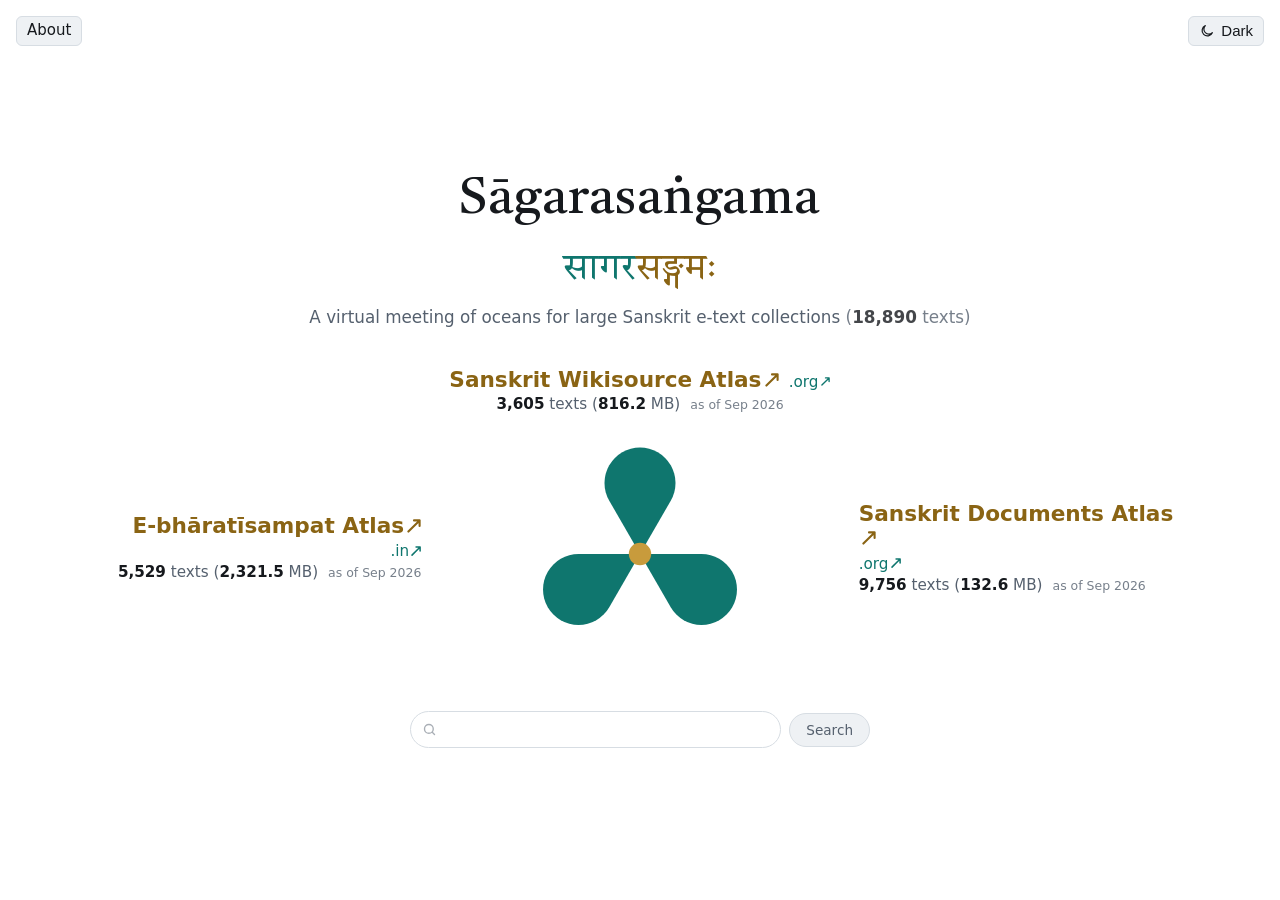
==== docs/index.html @ 2665d565 "sagara-sangama: initial public release (v0) The confluence -- a unified index over the Atlases.  Squ" ====
<!doctype html>
<html lang="en">
<head>
  <meta charset="utf-8" />
  <meta name="viewport" content="width=device-width, initial-scale=1" />
  <title>Sāgarasaṅgama</title>
  <meta name="description" content="A virtual meeting of oceans for large online Sanskrit e-text collections." />
  <link rel="icon" href="./assets/favicon.svg" type="image/svg+xml" />
  <!-- Preload the three subsets this page renders: the wordmark's Latin (with
       its IAST diacritics, hence latin-ext) and the Devanagari line. Fetched
       in parallel with styles.css instead of waiting for it to be parsed, so
       the face is usually there at first paint. crossorigin is required even
       same-origin: font requests are CORS, and without it the preload is
       ignored and refetched. -->
  <link rel="preload" as="font" type="font/woff2" crossorigin
        href="./assets/fonts/tiro-devanagari-sanskrit-latin.woff2" />
  <link rel="preload" as="font" type="font/woff2" crossorigin
        href="./assets/fonts/tiro-devanagari-sanskrit-latin-ext.woff2" />
  <link rel="preload" as="font" type="font/woff2" crossorigin
        href="./assets/fonts/tiro-devanagari-sanskrit-devanagari.woff2" />
  <link rel="stylesheet" href="./styles.css" />
  <script>
    // Set before first paint, or the page flashes the wrong theme. Light is
    // the default: a first-time visitor gets it whatever prefers-color-scheme
    // says, and only a previous explicit choice overrides it. The saved value
    // is checked against the three known modes, so a stale entry falls back
    // rather than leaving the page unstyled.
    (function () {
      var saved = localStorage.getItem("theme");
      var theme = ["light", "dark", "wave"].indexOf(saved) >= 0 ? saved : "light";
      document.documentElement.setAttribute("data-theme", theme);
    })();
  </script>
</head>
<body>
  <a class="corner-link" href="./about.html">About</a>
  <button id="themeToggle" class="theme-toggle" type="button" title="Switch theme: light, dark, wave"></button>

  <!-- Wave mode's drifting scrollwork. Empty in the other two themes, which
       leave it display:none; the two bands are one tile at different scales
       and speeds. Decorative, hence aria-hidden. -->
  <div class="wave-field" aria-hidden="true">
    <div class="wave-band wave-band--near"></div>
    <div class="wave-band wave-band--far"></div>
  </div>

  <main class="portal">
    <h1 class="wordmark">Sāgarasaṅgama</h1>
    <!-- The compound's two members, coloured rather than hyphenated: sagara
         (ocean) and sangama (meeting). No separator character, so the word
         stays orthographically intact. -->
    <p class="devanagari"><span class="dev-a">सागर</span><span class="dev-b">सङ्गमः</span></p>
    <!-- The break is a phrase boundary, so the line divides where the sense
         does; below 720px it is shown, above it collapses to a space.
         The total rides along as a parenthetical rather than taking a line of
         its own below the constellation: it is a fact ABOUT the collections
         the tagline just named, and saying it here costs no vertical space.
         #totalTexts is still filled by counts.js -- same element id, same
         source, one line higher up the page. -->
    <p class="tagline">A virtual meeting of oceans for<br class="tagline-break" />
      large Sanskrit e-text collections
      <span class="tagline-total">(<strong id="totalTexts"></strong> texts)</span></p>

    <div class="constellation">
      <!-- 12 o'clock -->
      <div class="atlas atlas--top" data-slug="sanskrit-wikisource-atlas">
        <div class="atlas-links">
          <a class="atlas-name" href="https://tylergneill.github.io/sanskrit-wikisource-atlas" target="_blank" rel="noopener">Sanskrit Wikisource Atlas</a>
          <a class="atlas-source" href="https://sa.wikisource.org" target="_blank" rel="noopener"
             title="sa.wikisource.org" aria-label="sa.wikisource.org">.org</a>
        </div>
        <div class="atlas-meta">
          <span class="atlas-count"></span>
          <span class="atlas-date"></span>
        </div>
      </div>

      <!-- logo: three teardrops converging on a centre.
           Generated by `make logo` into assets/ -- do not hand-edit. -->
      <img class="logo" src="./assets/logo.svg"
           alt="Sāgarasaṅgama logo: three teardrops meeting at a centre" />

      <!-- 4 o'clock -->
      <div class="atlas atlas--right" data-slug="sanskrit-documents-atlas">
        <div class="atlas-links">
          <a class="atlas-name" href="https://tylergneill.github.io/sanskrit-documents-atlas" target="_blank" rel="noopener">Sanskrit Documents Atlas</a>
          <a class="atlas-source" href="https://sanskritdocuments.org" target="_blank" rel="noopener"
             title="sanskritdocuments.org" aria-label="sanskritdocuments.org">.org</a>
        </div>
        <div class="atlas-meta">
          <span class="atlas-count"></span>
          <span class="atlas-date"></span>
        </div>
      </div>

      <!-- 8 o'clock -->
      <div class="atlas atlas--left" data-slug="e-bharatisampat-atlas">
        <div class="atlas-links">
          <a class="atlas-name" href="https://tylergneill.github.io/e-bharatisampat-atlas" target="_blank" rel="noopener">E-bhāratīsampat Atlas</a>
          <a class="atlas-source" href="https://ebharatisampat.in" target="_blank" rel="noopener"
             title="ebharatisampat.in" aria-label="ebharatisampat.in">.in</a>
        </div>
        <div class="atlas-meta">
          <span class="atlas-count"></span>
          <span class="atlas-date"></span>
        </div>
      </div>
    </div>

    <!-- The way in to the federated search, placed as Wikipedia places its
         own: below the mark and below the per-collection counts, so the page
         reads logo -> what is here -> how to look through it. A real form, so
         it works without JS and so Enter submits: search.html reads ?q= on
         load, the same parameter its own box writes as you type. -->
    <form class="portal-search" action="./search.html" method="get" role="search">
      <span class="portal-search-icon" aria-hidden="true"></span>
      <input type="search" name="q" class="portal-search-input"
             aria-label="Search titles across all three collections"
             autocomplete="off" spellcheck="false" />
      <button type="submit" class="portal-search-go">Search</button>
    </form>
  </main>

  <script src="./theme.js"></script>
  <script src="./counts.js"></script>
  <script src="./local-links.js"></script>
</body>
</html>
---- docs/styles.css ----
/* Sāgarasaṅgama portal.

   Variable names follow the Atlases' styles.css so the family reads as one
   system, but the default differs: this page opens light, so light is the
   base :root and dark overrides under [data-theme="dark"]. The toggle in each
   page's <head> sets that attribute before first paint. A third mode,
   [data-theme="wave"], sets dark's ink on a cerulean ground under a drifting
   band of foliate scrollwork -- see the wave-mode section at the foot of
   this file.

   Putting light in the bare :root means anything that renders before the
   script runs -- or with JavaScript off entirely -- gets the default face
   rather than a mode nobody chose.

   Teal and gold are the logo's own colours (see generate_logo.py).  Gold is
   darkened for light mode -- #C89B3C is tuned against near-black and drops
   below usable contrast on white. */

/* Tiro Devanagari Sanskrit, self-hosted from assets/fonts/ (OFL, see OFL.txt
   there). Served from our own origin rather than fonts.googleapis.com so a
   cold load does not wait on a third-party stylesheet and then a second hop to
   fonts.gstatic.com before it can paint in the real face -- that gap is what
   made the wordmark flash Georgia on every hard refresh. Both pages preload
   the three subsets they actually render.

   Roman only: nothing sets font-style: italic on --serif, so the italics are
   not downloaded. Subsets are Google's own split -- the browser fetches by
   unicode-range, so a Latin-only page never pulls the 117K devanagari file.
   font-display: swap still applies, but with the file same-origin and
   preloaded it normally arrives before first paint, so nothing swaps. */
@font-face{
  font-family: "Tiro Devanagari Sanskrit";
  font-style: normal;
  font-weight: 400;
  font-display: swap;
  src: url("./assets/fonts/tiro-devanagari-sanskrit-devanagari.woff2") format("woff2");
  unicode-range: U+0900-097F, U+1CD0-1CF9, U+200C-200D, U+20A8, U+20B9, U+20F0,
                 U+25CC, U+A830-A839, U+A8E0-A8FF, U+11B00-11B09;
}
@font-face{
  font-family: "Tiro Devanagari Sanskrit";
  font-style: normal;
  font-weight: 400;
  font-display: swap;
  src: url("./assets/fonts/tiro-devanagari-sanskrit-latin-ext.woff2") format("woff2");
  unicode-range: U+0100-02BA, U+02BD-02C5, U+02C7-02CC, U+02CE-02D7, U+02DD-02FF,
                 U+0304, U+0308, U+0329, U+1D00-1DBF, U+1E00-1E9F, U+1EF2-1EFF,
                 U+2020, U+20A0-20AB, U+20AD-20C0, U+2113, U+2C60-2C7F, U+A720-A7FF;
}
@font-face{
  font-family: "Tiro Devanagari Sanskrit";
  font-style: normal;
  font-weight: 400;
  font-display: swap;
  src: url("./assets/fonts/tiro-devanagari-sanskrit-latin.woff2") format("woff2");
  unicode-range: U+0000-00FF, U+0131, U+0152-0153, U+02BB-02BC, U+02C6, U+02DA,
                 U+02DC, U+0304, U+0308, U+0329, U+2000-206F, U+20AC, U+2122,
                 U+2191, U+2193, U+2212, U+2215, U+FEFF, U+FFFD;
}

:root{
  /* Display face for the wordmark, the Devanagari, and headings. Covers both
     scripts; the fallbacks matter for the moment before the webfont resolves
     and if the files are missing. */
  --serif: "Tiro Devanagari Sanskrit", Georgia, "Iowan Old Style",
           "Times New Roman", serif;

  --bg: #ffffff;
  --panel: #f4f6f8;
  --panel2: #eef1f4;
  --text: #16191d;
  --muted: #55606e;
  --border: #d7dde3;
  --accent: #8a6414;          /* gold, darkened for contrast on white */
  --accent-hover: #6d4e0f;
  --teal: #0F766E;            /* the logo's teal, which works as-is on white */
  --rule: #d7dde3;
}

:root[data-theme="dark"]{
  --bg: #0b0d10;
  --panel: #10141a;
  --panel2: #0f1318;
  --text: #e6e6e6;
  --muted: #a8b3c2;
  --border: #222b36;
  --accent: #C89B3C;          /* the logo's gold */
  --accent-hover: #e0b45a;
  --teal: #14a89c;            /* lifted from the logo's #0F766E, which is too
                                 dark to read as text on near-black */
  --rule: #222b36;
}

/* Wave: a night-sea cerulean, deeper and bluer than dark mode's neutral
   near-black, so the scrollwork behind the page reads as ornament on water
   rather than as noise on grey. Gold warms a step to hold its own against the
   blue surround. Gold and teal are dark mode's, not third values: dark
   already solved both for a dark ground -- the logo's gold as-is, and its
   teal lifted for legibility -- and both hold up here (6.89:1 and 5.97:1 on
   this background). Inventing a warmer gold and a cerulean for wave alone
   only pulled the Devanagari and the links further from the logo's own two
   colours than dark already does, for no legibility gain. */
:root[data-theme="wave"]{
  --bg: #071a2b;
  --panel: #0d2842;
  --panel2: #0a2137;
  --text: #e8f2fa;
  --muted: #9dc0d8;
  --border: #17456b;
  --accent: #C89B3C;          /* the logo's gold, as in dark -- see above */
  --accent-hover: #e0b45a;
  --teal: #14a89c;            /* dark mode's lift, likewise */
  --rule: #17456b;

  /* The ornament: its ink, how strongly it shows, and the two radii and two
     periods of the circle it travels. Collected here so the whole effect can
     be tuned in one place. Sweep is the horizontal radius, rise the vertical;
     rise is the smaller of the two on both bands, which is what keeps the path
     a flattened ellipse rather than a round orbit. */
  --scroll-ink: #2f7fb8;
  --scroll-opacity: 0.30;
  --scroll-opacity-far: 0.17;
  --scroll-sweep: 26px;
  --scroll-rise: 2.25px;
  --scroll-rise-far: 1.5px;
  --scroll-period: 19s;
  --scroll-period-far: 31s;
}

* { box-sizing: border-box; }

/* No rubber-band past the content on touch devices. */
html{ overscroll-behavior-y: none; }

body{
  margin: 0;
  /* 100vh on iOS means the viewport with the URL bar RETRACTED, which is
     taller than what is actually visible -- so a page that exactly fits still
     scrolls into dead space. dvh tracks the visible area instead; vh stays as
     the fallback for browsers without it. */
  min-height: 100vh;
  min-height: 100dvh;
  font-family: ui-sans-serif, system-ui, -apple-system, Segoe UI, Roboto, Arial,
               "Apple Color Emoji", "Segoe UI Emoji";
  background: var(--bg);
  color: var(--text);
  display: flex;
  flex-direction: column;
}

a { color: var(--accent); text-decoration: none; }
a:hover { color: var(--accent-hover); text-decoration: underline; }

/* === External link icon ===
   Copied from the Atlases' styles.css so the family marks outbound links the
   same way. A mask rather than an <img>, so it inherits the link's colour. */
a[target="_blank"]::after{
  content: "";
  display: inline-block;
  width: 0.65em;
  height: 0.65em;
  margin-left: 0.15em;
  vertical-align: middle;
  position: relative;
  top: -0.05em;
  background-color: currentColor;
  -webkit-mask-image: url("data:image/svg+xml,%3Csvg viewBox='0 0 10 10' xmlns='http://www.w3.org/2000/svg'%3E%3Cpath d='M1 9 L9 1 M5 1 L9 1 L9 5' stroke='black' stroke-width='1.5' fill='none' stroke-linecap='round' stroke-linejoin='round'/%3E%3C/svg%3E");
  mask-image: url("data:image/svg+xml,%3Csvg viewBox='0 0 10 10' xmlns='http://www.w3.org/2000/svg'%3E%3Cpath d='M1 9 L9 1 M5 1 L9 1 L9 5' stroke='black' stroke-width='1.5' fill='none' stroke-linecap='round' stroke-linejoin='round'/%3E%3C/svg%3E");
  -webkit-mask-size: contain;
  mask-size: contain;
  -webkit-mask-repeat: no-repeat;
  mask-repeat: no-repeat;
}

/* ---------------------------------------------------------------- toggle */
/* The two corner chips: About at top-left, the theme toggle at top-right.
   One rule so they stay the same box -- same padding, radius and border --
   and the top edge reads as a matched pair rather than two stray controls. */
.corner-link,
.theme-toggle{
  position: absolute;
  top: 16px;
  background: var(--panel2);
  color: var(--text);
  border: 1px solid var(--border);
  padding: 4px 10px;
  border-radius: 6px;
  cursor: pointer;
  font-size: 15px;
  line-height: 1.3;
  white-space: nowrap;
  display: inline-flex;
  align-items: center;
  gap: 6px;
}
.theme-toggle{ right: 16px; }
.corner-link{
  left: 16px;
  text-decoration: none;
}
.corner-link:hover,
.theme-toggle:hover{ border-color: var(--accent); }

/* ------------------------------------------------------------------ page */
.portal{
  flex: 1;
  display: flex;
  flex-direction: column;
  align-items: center;
  justify-content: center;
  padding: 48px 24px 32px;
  text-align: center;
}

/* Tiro Devanagari Sanskrit carries Latin as well as Devanagari, so the
   wordmark's IAST diacritics and the Devanagari line share one voice rather
   than pairing a Latin serif against a separate Indic face. */
.wordmark{
  font-family: var(--serif);
  font-weight: 400;
  font-size: clamp(2.1rem, 5.6vw, 3.2rem);
  margin: 0;
  letter-spacing: 0.01em;
  line-height: 1.25;
}

.devanagari{
  font-family: var(--serif);
  font-size: clamp(1.6rem, 4.2vw, 2.3rem);
  margin: 10px 0 0;
  font-weight: 400;
  line-height: 1.5;    /* Devanagari needs headroom for its matras */
}

/* The two members of the compound, split at the sandhi boundary -- the logo's
   own two colours, teal for the ocean half and gold for the meeting half. */
.dev-a{ color: var(--teal); }
.dev-b{ color: var(--accent); }

.tagline{
  color: var(--muted);
  margin: 10px 0 0;
  font-size: 1.05rem;
  text-wrap: balance;   /* if it wraps anyway, keep the lines even */
}

/* One line on desktop; the newline either side of the <br> collapses to a
   space when it is hidden. Shown again at the mobile breakpoint below. */
.tagline-break{ display: none; }

/* ----------------------------------------------------- portal search bar */
/* The way in to search.html, below the constellation and the total count --
   Wikipedia's own order, where the mark and the per-language counts come
   first and the box sits under them. Understated: muted border, no fill, and
   it takes the accent only when focused. Narrower than the constellation on
   purpose, so it reads as one control rather than a third band of content. */
.portal-search{
  /* Sits below the constellation and the total, so the page reads
     logo -> what is here -> how to look through it. The gap is larger than
     the one above the total because this opens a new band rather than
     continuing that one. */
  margin: 30px auto 0;
  display: flex;
  align-items: center;
  gap: 8px;
  width: min(100%, 460px);
  position: relative;
}

.portal-search-icon{
  position: absolute;
  left: 12px;
  width: 15px;
  height: 15px;
  pointer-events: none;
  opacity: 0.5;
  background: currentColor;
  color: var(--muted);
  -webkit-mask: no-repeat center / contain
    url("data:image/svg+xml,%3Csvg xmlns='http://www.w3.org/2000/svg' viewBox='0 0 24 24' fill='none' stroke='black' stroke-width='2.2' stroke-linecap='round'%3E%3Ccircle cx='11' cy='11' r='7'/%3E%3Cpath d='M20 20l-3.6-3.6'/%3E%3C/svg%3E");
  mask: no-repeat center / contain
    url("data:image/svg+xml,%3Csvg xmlns='http://www.w3.org/2000/svg' viewBox='0 0 24 24' fill='none' stroke='black' stroke-width='2.2' stroke-linecap='round'%3E%3Ccircle cx='11' cy='11' r='7'/%3E%3Cpath d='M20 20l-3.6-3.6'/%3E%3C/svg%3E");
}

.portal-search-input{
  flex: 1;
  min-width: 0;
  font-family: inherit;
  font-size: 0.92rem;
  color: var(--text);
  background: var(--bg);
  border: 1px solid var(--border);
  border-radius: 999px;
  padding: 9px 14px 9px 34px;
}
.portal-search-input:focus{
  outline: none;
  border-color: var(--accent);
}
.portal-search-input::-webkit-search-decoration,
.portal-search-input::-webkit-search-cancel-button{ -webkit-appearance: none; }

.portal-search-go{
  font-family: inherit;
  font-size: 0.85rem;
  color: var(--muted);
  background: var(--panel2);
  border: 1px solid var(--border);
  border-radius: 999px;
  padding: 8px 16px;
  cursor: pointer;
  white-space: nowrap;
}
.portal-search-go:hover{
  color: var(--accent);
  border-color: var(--accent);
}

/* ------------------------------------------------- logo + fanned atlases */
/* Desktop: a 3-column grid. The logo sits in the centre cell spanning all
   three rows; the Atlas links take the cells at 12, 4 and 8 o'clock, matching
   where the three petals actually point (rotations of 180/300/420 degrees in
   the SVG's y-down frame). */
.constellation{
  margin: 32px 0 8px;
  display: grid;
  /* Side columns get equal fixed-ish share so the two flanking Atlases wrap
     the same way as each other; the centre column takes only what the logo
     needs. */
  grid-template-columns: minmax(0, 1fr) auto minmax(0, 1fr);
  grid-template-rows: auto auto auto;
  align-items: center;
  gap: 4px 28px;
  max-width: 1080px;   /* the link+source pairs are wide; keep them off the logo */
  width: 100%;
}

/* The logo takes the middle row of the centre column only. Row 1 above it
   belongs to the 12 o'clock Atlas, row 3 below stays empty so the left/right
   links centre on the logo rather than on the whole block. */
.logo{
  grid-column: 2;
  grid-row: 2;
  display: block;         /* an <img> is inline by default; block kills the
                             baseline gap under it */
  width: clamp(150px, 26vw, 230px);
  height: auto;
  justify-self: center;   /* the centre cell is wider than the logo */
}

.atlas--top   { grid-column: 2; grid-row: 1; }
.atlas--right { grid-column: 3; grid-row: 2; text-align: left; }
.atlas--left  { grid-column: 1; grid-row: 2; text-align: right; }

.atlas{ padding: 8px 0; }

/* Two rows: the two links, then the two facts. Each row wraps rather than
   overflowing, and inherits its column's alignment (right / centre / left)
   from .atlas, so the rows stay flush with the edge facing the logo. */
.atlas-links,
.atlas-meta{
  display: flex;
  flex-wrap: wrap;
  align-items: baseline;
  gap: 4px 10px;
}
.atlas--top   .atlas-links, .atlas--top   .atlas-meta{ justify-content: center; }
.atlas--right .atlas-links, .atlas--right .atlas-meta{ justify-content: flex-start; }
.atlas--left  .atlas-links, .atlas--left  .atlas-meta{ justify-content: flex-end; }

/* Both children ship empty and are filled by counts.js after first paint, so
   without a reserved height this row collapses and everything below it jumps
   down when the JSON lands. One count line plus the smaller date line. */
.atlas-meta{ margin-top: 3px; min-height: 2.05em; }

.atlas-name{
  font-size: clamp(1.05rem, 2.4vw, 1.35rem);
  font-weight: 600;
  color: var(--accent);
}
.atlas-name:hover{ color: var(--accent-hover); }

/* The external collection, distinguished from the Atlas by both colour and
   size -- it is where the text lives, not the interface over it. */
.atlas-source{
  font-size: 0.95rem;   /* ".org" is a small target; don't shrink it further */
  color: var(--teal);
}
.atlas-source:hover{ color: var(--teal); text-decoration: underline; }

.atlas-count{
  color: var(--muted);
  font-size: 0.95rem;
}
/* Figures lifted out of the muted units around them, same as the total. */
.atlas-count strong{ color: var(--text); font-weight: 600; }

/* Quieter than the count: currency is context, not the headline figure. */
.atlas-date{
  color: var(--muted);
  font-size: 0.78rem;
  opacity: 0.8;
}

/* ------------------------------------------------------------- the total */
/* The corpus total, folded into the tagline as a parenthetical rather than
   standing as its own line under the constellation. It is a fact about the
   collections the tagline just named, so it reads as an aside there, and the
   page saves a whole band of vertical space. Slightly dimmer than the tagline
   around it so it stays subordinate to the sentence it sits inside; the
   number itself takes the body colour, as it did on its own line. */
.tagline-total{ opacity: 0.8; white-space: nowrap; }
.tagline-total strong{ color: var(--text); font-weight: 600; }

/* ---------------------------------------------------------- bottom links */
.bottom-links{
  display: flex;
  align-items: center;
  gap: 14px;
  flex-wrap: wrap;
  justify-content: center;
  font-size: 0.95rem;
}
.bottom-links .sep{ color: var(--muted); opacity: 0.6; }

/* ------------------------------------------------------------- about page */
.about-wrap{
  flex: 1;
  width: 100%;
  max-width: 780px;
  margin: 0 auto;
  padding: 56px 24px 48px;
  line-height: 1.65;
}
.about-wrap h1{
  font-family: var(--serif);
  font-weight: 400;
  font-size: 2rem;
  margin: 0 0 8px;
}
.about-wrap h2{
  font-size: 1.15rem;
  margin: 32px 0 8px;
  color: var(--accent);
}
.about-wrap p{ margin: 12px 0; }
.about-wrap table{
  width: 100%;
  border-collapse: collapse;
  margin: 16px 0;
  font-size: 0.95rem;
}
.about-wrap th, .about-wrap td{
  text-align: left;
  padding: 8px 10px;
  border-bottom: 1px solid var(--border);
}
.about-wrap th{ color: var(--muted); font-weight: 600; }
.about-wrap td.num{ text-align: right; font-variant-numeric: tabular-nums; }
/* Headers right-align with their figures -- the decimal points line up down
   the column, and a centred header over them only reads as misaligned. */
.about-wrap th.num{ text-align: right; }

/* Rules before Texts and before PDFs, separating the identity columns, the
   figures, and the scan count -- so it is clear which numbers the sizes
   describe. */
.about-wrap th.group-start,
.about-wrap td.group-start{
  border-left: 1px solid var(--border);
  padding-left: 14px;
}
/* Not-yet-published figures, dimmed so they read as absent rather than as a
   value competing with the real numbers. */
.about-wrap td.none{ color: var(--muted); opacity: 0.55; }
.about-wrap .back{ display: inline-block; margin-bottom: 24px; }
.about-wrap .muted{ color: var(--muted); font-size: 0.9rem; }
/* The name and its gloss, which is the page's heading now that "About" is
   gone. Sized here rather than inheriting .about-wrap h1, since this rule
   comes later and would otherwise only override the colour. Devanagari needs
   more line headroom than the Latin h1 allowed. */
.about-wrap .gloss{
  color: var(--accent);
  font-size: 2rem;
  line-height: 1.5;
}

/* ------------------------------------------------------------------ small */
/* Below 720px the fan collapses to a single column: the logo first, then the
   three Atlases stacked. Absolute bearings stop meaning anything on a phone. */
@media (max-width: 720px){
  .constellation{
    grid-template-columns: 1fr;
    grid-template-rows: none;
    gap: 4px;
  }
  /* Tight junction between the logo and the first Atlas: this is the gap that
     decides whether the whole page clears an iPhone viewport without scroll. */
  .logo{
    grid-column: 1;
    grid-row: 1;
    margin: 0 auto;
    width: clamp(120px, 34vw, 150px);
  }
  .atlas{ padding: 4px 0; }
  .atlas--top, .atlas--right, .atlas--left{
    grid-column: 1;
    grid-row: auto;
    text-align: center;
  }
  /* The rows are flex containers, so their justify-content beats text-align --
     centre them explicitly or each Atlas keeps its desktop edge alignment. */
  .atlas--top .atlas-links,   .atlas--top .atlas-meta,
  .atlas--right .atlas-links, .atlas--right .atlas-meta,
  .atlas--left .atlas-links,  .atlas--left .atlas-meta{
    justify-content: center;
  }

  .portal{ padding: 48px 20px 24px; }
  .constellation{ margin-top: 12px; margin-bottom: 0; }
  /* The tagline's parenthetical total is the one part that may not fit beside
     its sentence on a narrow screen; nowrap keeps "(19,052 texts)" whole and
     lets it wrap as a unit to the next line. */
  .portal-search{ margin-top: 18px; }
}

/* Top-align only when the stacked column is actually taller than the viewport.
   Keying this to width alone punished a narrow-but-tall window: it got the
   phone's tight top margin while still having room to centre comfortably.
   The padding has to clear the absolutely-positioned toggle either way. */
@media (max-width: 720px) and (max-height: 780px){
  .portal{
    justify-content: flex-start;
    padding: 52px 20px 28px;
  }
}

/* The tagline breaks at its phrase boundary as soon as it stops fitting on
   one comfortable line -- a wider bound than the layout breakpoint, since the
   sentence runs out of room before the fan does. */
@media (max-width: 860px){
  .tagline-break{ display: inline; }
}

/* ------------------------------------------------------- growth chart */
/* The About page's three-series line chart (docs/growth.js). Controls, chart,
   legend and note; the series colours live in the JS, since they are chosen
   per theme and applied to SVG attributes. */

/* The growth toolbar, matching EBS Atlas's .gb-controls. The row gap has to
   clear the 22px between groups: a legend sitting closer to the controls than
   the controls sit to each other reads as part of the same row. */
.g-controls{
  display: flex;
  flex-wrap: wrap;
  align-items: center;
  gap: 6px 22px;
  margin: 16px 0 14px;
}
.g-ctl-group{ display: inline-flex; align-items: center; gap: 7px; }
/* Small caps set well off the surface, so the label names its switch without
   competing with it. A two-word label breaking mid-group would make that group
   taller than its neighbours and push the row out of alignment; the row wraps
   between groups instead. */
.g-ctl-label{
  font-size: 11px;
  text-transform: uppercase;
  letter-spacing: 0.06em;
  color: var(--muted);
  opacity: 0.8;
  white-space: nowrap;
}

/* A joined segment: each button carries its own border, the shared edges
   collapse, and only the two ends are rounded. Against wave mode's scrollwork
   the segment needs a ground of its own, so it takes the panel fill rather
   than EBS's transparent one. */
.g-switch{ display: inline-flex; background: var(--panel); border-radius: 4px; }
.g-switch-btn{
  font: inherit;
  font-size: 12px;
  padding: 3px 10px;
  cursor: pointer;
  background: transparent;
  color: inherit;
  border: 1px solid var(--border);
}
.g-switch-btn:first-child{ border-radius: 4px 0 0 4px; }
.g-switch-btn:last-child{ border-radius: 0 4px 4px 0; }
.g-switch-btn + .g-switch-btn{ border-left: none; }
.g-switch-btn:hover{ background: color-mix(in srgb, currentColor 8%, transparent); }
/* EBS hardcodes #fff on the active segment; here the accent is a light gold in
   the dark and wave themes, so the label takes the page ground instead -- dark
   on gold there, white-on-gold in light. */
.g-switch-btn.g-on{
  background: var(--accent);
  border-color: var(--accent);
  color: var(--bg);
}

.g-chart{ position: relative; margin: 4px 0 10px; }
.g-svg{ width: 100%; height: auto; display: block; overflow: visible; }

/* Recessive, one step off the surface -- the data is the ink here. */
.g-grid{ stroke: var(--rule); stroke-width: 1; opacity: 0.55; }
.g-axis-label{ fill: var(--muted); font-size: 11px; font-variant-numeric: tabular-nums; }
/* The direct labels carry identity in the crowded period view, where three
   lines converge and the stack is tight, so they are sized to be read rather
   than to be small -- 11px lost against wave mode's scrollwork. The paint
   order stroke lays a ground the width of the glyphs themselves, which keeps
   them legible over the ornament without a box to align. */
.g-end-label{
  font-size: 12.5px;
  font-weight: 700;
  paint-order: stroke;
  stroke: var(--bg);
  stroke-width: 3px;
  stroke-linejoin: round;
  cursor: pointer;
}
.g-end-label:hover{ text-decoration: underline; }
/* A switched-off series has no line to sit on, so its label parks below the
   others, dimmed -- the one thing left to click to bring it back. */
.g-end-off{ opacity: 0.45; font-weight: 600; }
/* The crosshair and its dots are drawn after the start handles and so sit on
   top of them; they take no pointer events, or a dot parked over a handle
   would swallow the click that anchors the axis. */
.g-crosshair{ stroke: var(--muted); stroke-width: 1; opacity: 0.5; pointer-events: none; }
/* A surface-coloured ring keeps a marker legible where two lines overlap. */
.g-dot{ stroke: var(--bg); stroke-width: 2; pointer-events: none; }

/* The start-of-series handle. Hollow at rest so it reads as a mark on the
   line rather than a data point, and filled once the axis is anchored to it. */
.g-start{
  fill: var(--bg);
  stroke-width: 2;
  pointer-events: none;
  transition: r 90ms ease-out;
}
/* Armed by proximity, not by hover: growth.js adds these to whichever handle
   is nearest the pointer within its grab radius. Neither shape takes pointer
   events, so nothing here depends on the cursor being over them.

   The halo is the signal that the snap has happened -- it blooms from nothing
   to a wide soft disc in the series colour, which reads at the edge of vision
   while the pointer is still travelling. The ring's own growth is the
   confirmation once the eye arrives. */
.g-start-halo{
  opacity: 0;
  pointer-events: none;
  transition: opacity 110ms ease-out, r 110ms ease-out;
}
.g-start-halo-on{ opacity: 0.28; r: 20; }
.g-start-near{ r: 7; stroke-width: 3; }

.g-tip{
  position: absolute;
  pointer-events: none;
  z-index: 2;
  background: var(--panel);
  border: 1px solid var(--border);
  border-radius: 6px;
  padding: 7px 10px;
  font-size: 0.85rem;
  line-height: 1.5;
  white-space: nowrap;
  box-shadow: 0 2px 10px rgba(0, 0, 0, 0.25);
}
.g-tip-when{ color: var(--muted); margin-bottom: 3px; }
.g-tip-key{
  display: inline-block;
  width: 9px; height: 9px;
  border-radius: 2px;
  margin-right: 6px;
}

/* The caveat under the chart. Set smaller and muted: it qualifies the plot
   for a reader who looks closely, and should not compete with it. */
/* The mark hangs in the margin so the note's first line still starts on the
   text edge, with a space of its own after it -- an asterisk set tight against
   the first word reads as part of it. aria-hidden because it is a visual
   pointer back to the figure it marks, and read aloud it would only be a
   stray asterisk. */
.g-note-mark{
  display: inline-block;
  width: 1.1em;
  margin-left: -1.1em;
}
/* Both footnoted paragraphs hang their mark, so the indent has to come back
   as padding or the first line starts left of the paragraphs above it. */
.note-marked, .g-note{ padding-left: 1.1em; }

/* The asterisk on a marked figure sits off the digits and does not disturb the
   column's alignment -- the number stays where the tabular figures put it. */
.t-mark{
  display: inline-block;
  width: 0;
  padding-left: 0.15em;
  opacity: 0.75;
}
/* No measure cap: the note is a caption to the chart and runs to the same
   width, so its right edge lines up with the plot rather than breaking short
   of it. It is one short paragraph, not body copy that needs a reading
   measure. */
.g-note{
  font-size: 0.85rem;
  color: var(--muted);
  margin: 10px 0 0;
}

/* The end labels used to come off below the layout breakpoint, when a legend
   underneath still carried identity. They are now the only naming of the
   series -- and the only way to switch one back on -- so they stay, set down a
   step to keep their gutter from eating the plot on a narrow screen. */
@media (max-width: 620px){
  .g-end-label{ font-size: 11px; stroke-width: 2.5px; }
}

/* ----------------------------------------------------------- wave mode */
/* The drifting scrollwork behind the page in [data-theme="wave"].

   Two bands of the same tile (assets/scroll.svg, written by
   generate_scroll.py) at different sizes, opacities and speeds: a near band
   and a slower, fainter far one. Each travels a slow flattened circle rather
   than sliding side to side, and they circle in opposite directions on offset
   periods, so the two never line up the same way twice and the field reads as
   moving water rather than as a single sheet sliding back and forth.

   Mechanics worth knowing:

   - Fixed, not scrolled. `position: fixed` keeps the ornament still under a
     scrolling About page; a background on <body> would drag with the text and
     turn a gentle sweep into motion sickness.

   - The tile is masked, not drawn. The SVG's own stroke is currentColor,
     which a background-image cannot inherit, so the layers are painted as
     --scroll-ink and the tile is used as a mask. One asset, themeable ink,
     and no second copy of the file with a colour baked in.

   - Wider and taller than the viewport. Each layer is inset by -1.5x the
     horizontal sweep on both sides and 60px top and bottom -- comfortably more
     than the vertical rise -- so travelling the circle never exposes an edge.

   - Composited. Only transform and opacity animate, both off the main thread;
     nothing here triggers layout or paint per frame.

   - Behind everything. z-index -1 with .portal and .about-wrap given a stacking
     position, so content sits over the ornament and stays clickable. */

.wave-field{ display: none; }

:root[data-theme="wave"] .wave-field{
  display: block;
  position: fixed;
  inset: 0;
  z-index: -1;
  pointer-events: none;
  overflow: hidden;
}

.wave-band{
  position: absolute;
  /* Room to slide without ever showing an end. */
  left: calc(-1.5 * var(--scroll-sweep));
  right: calc(-1.5 * var(--scroll-sweep));
  top: -60px;
  bottom: -60px;
  background-color: var(--scroll-ink);
  -webkit-mask-image: url("./assets/scroll.svg");
  mask-image: url("./assets/scroll.svg");
  -webkit-mask-repeat: repeat;
  mask-repeat: repeat;
  will-change: transform;
}

/* The near band: larger tile, stronger ink, shorter period. */
.wave-band--near{
  opacity: var(--scroll-opacity);
  -webkit-mask-size: 260px 130px;
  mask-size: 260px 130px;
  animation: wave-sweep var(--scroll-period) linear infinite;
}

/* The far band: smaller and fainter, entering its circle at the opposite
   phase, so the two are never together. Offset half a tile vertically as well,
   so the rows of coils interleave instead of stacking. */
.wave-band--far{
  opacity: var(--scroll-opacity-far);
  -webkit-mask-size: 170px 85px;
  mask-size: 170px 85px;
  -webkit-mask-position: 40px 42px;
  mask-position: 40px 42px;
  animation: wave-sweep-far var(--scroll-period-far) linear infinite;
}

/* A circle, not a sweep. Each band travels x = sweep*sin(t), y = rise*cos(t):
   the same out-and-back left to right as before, with the vertical running a
   quarter period ahead of it. Because the two axes peak at different moments
   the path closes into an ellipse, and the tile turns through it the way a
   float rides a swell -- forward and up, forward and down -- rather than
   sliding flat with a lift at the turn.

   Sampled at sixteen stops. CSS interpolates straight lines between keyframes,
   so the path is really a polygon inscribed in the ellipse; sixteen sides pull
   it within 1.9% of the radius, half a pixel at the horizontal extremes, which
   is under what a 30%-opacity ornament can show. Eight stops leaves 7.6%, and
   the stop count costs nothing per frame -- the browser interpolates one
   transform either way -- so there is no reason to be stingy with it.

   Timing is linear, deliberately. ease-in-out is right for a sweep, where the
   ends are turning points and should slow; on a circle there are no ends, and
   easing would stall the band at the horizontal extremes and rush it through
   the vertical ones -- a wobble rather than a rotation. The circle carries its
   own easing: each axis on its own is already sinusoidal, slowest where it
   turns.

   The vertical radius is a small fraction of the horizontal -- 2.25px against
   26px, under a tenth -- so the path is a very flat ellipse. This is tuned by
   eye rather than derived: a true circle at this sweep pushes the rows of
   coils far enough up and down to read as drift, and even a tenth of the sweep
   was more roll than the ornament wanted. What survives at this amplitude is
   not a visible rise and fall but a slight wander off the horizontal, enough
   that the band never retraces the same line twice. Raise --scroll-rise to
   bring the circle back; the geometry holds at any ratio. */
@keyframes wave-sweep{
  0%, 100% { transform: translate3d(0, calc(-1 * var(--scroll-rise)), 0); }
  6.25%    { transform: translate3d(calc(0.383 * var(--scroll-sweep)), calc(-0.924 * var(--scroll-rise)), 0); }
  12.5%    { transform: translate3d(calc(0.707 * var(--scroll-sweep)), calc(-0.707 * var(--scroll-rise)), 0); }
  18.75%   { transform: translate3d(calc(0.924 * var(--scroll-sweep)), calc(-0.383 * var(--scroll-rise)), 0); }
  25%      { transform: translate3d(var(--scroll-sweep), 0, 0); }
  31.25%   { transform: translate3d(calc(0.924 * var(--scroll-sweep)), calc(0.383 * var(--scroll-rise)), 0); }
  37.5%    { transform: translate3d(calc(0.707 * var(--scroll-sweep)), calc(0.707 * var(--scroll-rise)), 0); }
  43.75%   { transform: translate3d(calc(0.383 * var(--scroll-sweep)), calc(0.924 * var(--scroll-rise)), 0); }
  50%      { transform: translate3d(0, var(--scroll-rise), 0); }
  56.25%   { transform: translate3d(calc(-0.383 * var(--scroll-sweep)), calc(0.924 * var(--scroll-rise)), 0); }
  62.5%    { transform: translate3d(calc(-0.707 * var(--scroll-sweep)), calc(0.707 * var(--scroll-rise)), 0); }
  68.75%   { transform: translate3d(calc(-0.924 * var(--scroll-sweep)), calc(0.383 * var(--scroll-rise)), 0); }
  75%      { transform: translate3d(calc(-1 * var(--scroll-sweep)), 0, 0); }
  81.25%   { transform: translate3d(calc(-0.924 * var(--scroll-sweep)), calc(-0.383 * var(--scroll-rise)), 0); }
  87.5%    { transform: translate3d(calc(-0.707 * var(--scroll-sweep)), calc(-0.707 * var(--scroll-rise)), 0); }
  93.75%   { transform: translate3d(calc(-0.383 * var(--scroll-sweep)), calc(-0.924 * var(--scroll-rise)), 0); }
}

/* The far band runs the same ellipse the other way round -- starting at the
   opposite phase and turning counter to the near one. Two layers circling in
   opposite directions on offset periods never repeat a relative position, and
   the counter-rotation reads as depth: the far water working against the near
   rather than with it. */
@keyframes wave-sweep-far{
  0%, 100% { transform: translate3d(0, var(--scroll-rise-far), 0); }
  6.25%    { transform: translate3d(calc(0.383 * var(--scroll-sweep)), calc(0.924 * var(--scroll-rise-far)), 0); }
  12.5%    { transform: translate3d(calc(0.707 * var(--scroll-sweep)), calc(0.707 * var(--scroll-rise-far)), 0); }
  18.75%   { transform: translate3d(calc(0.924 * var(--scroll-sweep)), calc(0.383 * var(--scroll-rise-far)), 0); }
  25%      { transform: translate3d(var(--scroll-sweep), 0, 0); }
  31.25%   { transform: translate3d(calc(0.924 * var(--scroll-sweep)), calc(-0.383 * var(--scroll-rise-far)), 0); }
  37.5%    { transform: translate3d(calc(0.707 * var(--scroll-sweep)), calc(-0.707 * var(--scroll-rise-far)), 0); }
  43.75%   { transform: translate3d(calc(0.383 * var(--scroll-sweep)), calc(-0.924 * var(--scroll-rise-far)), 0); }
  50%      { transform: translate3d(0, calc(-1 * var(--scroll-rise-far)), 0); }
  56.25%   { transform: translate3d(calc(-0.383 * var(--scroll-sweep)), calc(-0.924 * var(--scroll-rise-far)), 0); }
  62.5%    { transform: translate3d(calc(-0.707 * var(--scroll-sweep)), calc(-0.707 * var(--scroll-rise-far)), 0); }
  68.75%   { transform: translate3d(calc(-0.924 * var(--scroll-sweep)), calc(-0.383 * var(--scroll-rise-far)), 0); }
  75%      { transform: translate3d(calc(-1 * var(--scroll-sweep)), 0, 0); }
  81.25%   { transform: translate3d(calc(-0.924 * var(--scroll-sweep)), calc(0.383 * var(--scroll-rise-far)), 0); }
  87.5%    { transform: translate3d(calc(-0.707 * var(--scroll-sweep)), calc(0.707 * var(--scroll-rise-far)), 0); }
  93.75%   { transform: translate3d(calc(-0.383 * var(--scroll-sweep)), calc(0.924 * var(--scroll-rise-far)), 0); }
}

/* Content sits above the fixed ornament. Both pages' top-level wrapper needs a
   stacking position for this, since the field is at z-index -1. */
:root[data-theme="wave"] .portal,
:root[data-theme="wave"] .about-wrap{
  position: relative;
  z-index: 0;
}

/* The corner chips are absolutely positioned and would otherwise share the
   field's plane -- and the About link would sit under it, unclickable. */
:root[data-theme="wave"] .corner-link,
:root[data-theme="wave"] .theme-toggle{ z-index: 1; }

/* Motion is the whole point of this mode, so the ornament stays -- but it
   holds still for anyone who has asked the system for less of it. Circular
   motion is the more provoking kind for anyone susceptible to it, which makes
   this the more important to honour. The scrollwork is then simply a static
   border, which is what it is anyway. */
@media (prefers-reduced-motion: reduce){
  .wave-band--near,
  .wave-band--far{ animation: none; }
}

/* On a phone the desktop tile is too large a motif for the width: at 390px
   only about one and a half coils span the screen, which reads as a few big
   shapes behind the text rather than as a border. Both bands scale down, and
   both radii shorten with them so the circle stays proportionate to the tile
   rather than throwing it a third of a tile sideways. */
@media (max-width: 720px){
  :root[data-theme="wave"]{
    --scroll-sweep: 16px;
    --scroll-rise: 1.5px;
    --scroll-rise-far: 1px;
    --scroll-opacity: 0.26;
    --scroll-opacity-far: 0.14;
  }
  .wave-band--near{ -webkit-mask-size: 170px 85px; mask-size: 170px 85px; }
  .wave-band--far{ -webkit-mask-size: 115px 58px; mask-size: 115px 58px; }
}

/* ==================================================================== *
 * SEARCH PAGE (search.html)
 *
 * An Atlas-shaped page with no sidebar: a fixed topbar carrying the query,
 * a controls strip, and one column of results. The Atlases put the browse
 * tree on the left because they browse a hierarchy; this page has three
 * collections organised three incompatible ways, so there is no shared tree
 * to put there and the column runs full width instead.
 *
 * Result identity is carried by colour: each row wears its collection's
 * series colour from the About page's growth chart, as a left edge and a
 * very light background wash. The wash is deliberately near-threshold --
 * enough to group a run of rows from one collection at a glance, not enough
 * to compete with the titles sitting on it. Colour is never the only signal:
 * every row also names its collection (or sits under a heading that does).
 * ==================================================================== */

.searchPage{
  display: flex;
  flex-direction: column;
}

/* Per-atlas identity. One custom property set per collection, so a rule can
   say var(--atlas) and every themed variant follows. The strokes are
   growth.js's SERIES values; the washes are those hues at low alpha, which
   is why they are written as colour-mix rather than as a fourth hardcoded
   set -- a tint that drifts from its stroke is the bug this avoids. */
.s-row--w{ --atlas: #2a78d6; }
.s-row--e{ --atlas: #eb6834; }
.s-row--d{ --atlas: #1baf7a; }

:root[data-theme="dark"] .s-row--w{ --atlas: #3987e5; }
:root[data-theme="dark"] .s-row--e{ --atlas: #d95926; }
:root[data-theme="dark"] .s-row--d{ --atlas: #199e70; }

:root[data-theme="wave"] .s-row--w{ --atlas: #5aa9f0; }
:root[data-theme="wave"] .s-row--e{ --atlas: #f08a4b; }
:root[data-theme="wave"] .s-row--d{ --atlas: #38c793; }

/* How much of the hue reaches the background. Light mode can take less than
   the dark modes: a pale wash on white shows at a lower percentage than the
   same wash has to reach to register against a near-black or a deep blue. */
:root{ --wash: 7%; --wash-hover: 12%; }
:root[data-theme="dark"]{ --wash: 13%; --wash-hover: 20%; }
:root[data-theme="wave"]{ --wash: 15%; --wash-hover: 23%; }

/* ------------------------------------------------------------- topbar */
.s-topbar{
  position: sticky;
  top: 0;
  z-index: 5;
  display: flex;
  align-items: center;
  gap: 16px;
  padding: 10px 18px;
  background: var(--panel);
  border-bottom: 1px solid var(--border);
  /* The wave ornament drifts behind the whole page; the bar needs its own
     ground or the scrollwork shows through the controls. */
  backdrop-filter: saturate(1.2);
}

.s-brand{
  display: flex;
  align-items: baseline;
  gap: 8px;
  flex: 0 0 auto;
}

.s-home{
  font-family: var(--serif);
  font-size: 1.15rem;
  color: var(--text);
  text-decoration: none;
  white-space: nowrap;
}
.s-home:hover{ color: var(--accent); }

.s-crumb{
  color: var(--muted);
  font-size: 0.85rem;
}
.s-crumb::before{ content: "/ "; opacity: 0.6; }

.s-searchWrap{
  position: relative;
  flex: 1 1 auto;
  display: flex;
  align-items: center;
  min-width: 0;
}

.s-searchIcon{
  position: absolute;
  left: 10px;
  width: 14px;
  height: 14px;
  pointer-events: none;
  opacity: 0.55;
  background: currentColor;
  color: var(--muted);
  -webkit-mask: no-repeat center / contain
    url("data:image/svg+xml,%3Csvg xmlns='http://www.w3.org/2000/svg' viewBox='0 0 24 24' fill='none' stroke='black' stroke-width='2.2' stroke-linecap='round'%3E%3Ccircle cx='11' cy='11' r='7'/%3E%3Cpath d='M20 20l-3.6-3.6'/%3E%3C/svg%3E");
  mask: no-repeat center / contain
    url("data:image/svg+xml,%3Csvg xmlns='http://www.w3.org/2000/svg' viewBox='0 0 24 24' fill='none' stroke='black' stroke-width='2.2' stroke-linecap='round'%3E%3Ccircle cx='11' cy='11' r='7'/%3E%3Cpath d='M20 20l-3.6-3.6'/%3E%3C/svg%3E");
}

.s-search{
  width: 100%;
  padding: 8px 32px 8px 32px;
  font-size: 0.95rem;
  font-family: inherit;
  color: var(--text);
  background: var(--bg);
  border: 1px solid var(--border);
  border-radius: 7px;
}
.s-search:focus{
  outline: none;
  border-color: var(--accent);
}
/* The type=search widget's own clear button, suppressed: the page ships its
   own so the control looks the same in every browser. */
.s-search::-webkit-search-decoration,
.s-search::-webkit-search-cancel-button{ -webkit-appearance: none; }

.s-clear{
  position: absolute;
  right: 8px;
  border: 0;
  background: none;
  color: var(--muted);
  font-size: 1.15rem;
  line-height: 1;
  cursor: pointer;
  padding: 2px 4px;
}
.s-clear:hover{ color: var(--accent); }

.s-nav{
  display: flex;
  align-items: center;
  gap: 8px;
  flex: 0 0 auto;
}

.s-navlabel{ color: var(--muted); font-size: 0.85rem; }

.s-select{
  font-family: inherit;
  font-size: 0.85rem;
  color: var(--text);
  background: var(--bg);
  border: 1px solid var(--border);
  border-radius: 6px;
  padding: 4px 6px;
}

.s-sep{ color: var(--muted); opacity: 0.45; }

/* The portal positions the toggle against the page; here it is one control
   in a row and must sit in normal flow. */
.searchPage .theme-toggle{
  position: static;
  font-size: 0.85rem;
  padding: 4px 8px;
}
.searchPage .theme-toggle .toggle-label{ display: none; }

/* ------------------------------------------------------------ controls */
.s-main{
  flex: 1;
  width: 100%;
  max-width: 940px;
  margin: 0 auto;
  padding: 18px 18px 40px;
}

.s-controls{ margin-bottom: 14px; }

.s-controlRow{
  display: flex;
  align-items: center;
  flex-wrap: wrap;
  gap: 10px;
}

/* On-off toggles are pills, the same control the Atlases use for their
   "exact" switch: a rounded label carrying the whole visible state, with a
   visually-hidden checkbox behind it so it stays focusable and keyboard-
   toggleable. Off is an outline, on is filled with the accent -- no tick box,
   which at this size reads as clutter beside the collection chips. */
.s-toggle{
  display: inline-flex;
  align-items: center;
  padding: 3px 10px;
  border-radius: 999px;
  border: 1px solid var(--border);
  background: var(--panel2);
  font-size: 0.8rem;
  color: var(--muted);
  cursor: pointer;
  user-select: none;
  white-space: nowrap;
}
.s-toggle:hover{ border-color: var(--accent); color: var(--text); }
.s-toggle:has(input:checked){
  color: var(--bg);
  background: var(--accent);
  border-color: var(--accent);
}
/* Keep the keyboard focus ring on the pill, since the input itself is hidden. */
.s-toggle:focus-within{ outline: 2px solid var(--accent); outline-offset: 2px; }

.s-toggle input{
  position: absolute;
  width: 1px;
  height: 1px;
  padding: 0;
  margin: -1px;
  overflow: hidden;
  clip: rect(0,0,0,0);
  white-space: nowrap;
  border: 0;
}

.s-chips{ display: inline-flex; gap: 6px; flex-wrap: wrap; }

/* A chip is both the colour legend and the per-collection filter. Switched
   off it keeps its dot but loses its wash, so the reader can still see which
   colour it stands for while it is excluded. */
.s-chip{
  display: inline-flex;
  align-items: center;
  gap: 6px;
  font-family: inherit;
  font-size: 0.8rem;
  color: var(--muted);
  background: none;
  border: 1px solid var(--border);
  border-radius: 999px;
  padding: 3px 10px;
  cursor: pointer;
}
.s-chip.is-on{
  color: var(--text);
  border-color: color-mix(in srgb, var(--atlas) 45%, var(--border));
  background: color-mix(in srgb, var(--atlas) var(--wash), var(--bg));
}
.s-chip:hover{ border-color: var(--atlas); }
.s-chip:not(.is-on) .s-chipDot{ opacity: 0.35; }

.s-chipDot{
  width: 9px;
  height: 9px;
  border-radius: 50%;
  background: var(--atlas);
  flex: 0 0 auto;
}

.s-status{
  margin: 10px 0 0;
  color: var(--muted);
  font-size: 0.85rem;
}

/* ------------------------------------------------------------- results */
.s-list{ display: flex; flex-direction: column; gap: 6px; }

.s-row{
  padding: 9px 12px;
  border: 1px solid var(--border);
  border-left: 3px solid var(--atlas);
  border-radius: 6px;
  background: color-mix(in srgb, var(--atlas) var(--wash), var(--bg));
}
.s-row:hover{
  background: color-mix(in srgb, var(--atlas) var(--wash-hover), var(--bg));
  border-color: color-mix(in srgb, var(--atlas) 40%, var(--border));
  border-left-color: var(--atlas);
}

.s-rowHead{
  display: flex;
  align-items: baseline;
  flex-wrap: wrap;
  gap: 8px;
}

.s-title{
  font-family: var(--serif);
  font-size: 1.02rem;
  color: var(--text);
  text-decoration: none;
}
.s-title:hover{ color: var(--accent); text-decoration: underline; }

.s-meta{
  color: var(--muted);
  font-size: 0.8rem;
}

.s-rowFoot{
  display: flex;
  align-items: center;
  flex-wrap: wrap;
  gap: 8px;
  margin-top: 5px;
  font-size: 0.78rem;
}

.s-atlasTag{
  color: var(--atlas);
  text-decoration: none;
  font-weight: 600;
  /* Colour alone never carries the collection: this is its name in words. */
  white-space: nowrap;
}
.s-atlasTag:hover{ text-decoration: underline; }

.s-group{
  color: var(--muted);
  text-decoration: none;
}
a.s-group:hover{ color: var(--accent); text-decoration: underline; }
.s-group::before{ content: "· "; opacity: 0.5; }

/* A category path reads leaf-first in importance, not left-to-right: the last
   name is the category, the ones before it are the context that disambiguates
   it. Dimming the ancestors says that without reordering them. */
.s-groupAnc{ opacity: 0.6; }
.s-groupLeaf{ color: var(--muted); text-decoration: none; }
a.s-groupLeaf:hover, a.s-groupAnc:hover{
  color: var(--accent);
  text-decoration: underline;
}
.s-groupSep{ opacity: 0.4; margin: 0 3px; }

/* Depth control. Hidden unless category grouping is on -- it has nothing to
   act on otherwise -- so it needs the display rule to win over `hidden`. */
.s-depth{ display: inline-flex; align-items: center; gap: 4px; }
.s-depth[hidden]{ display: none; }
.s-depthLabel{ color: var(--muted); font-size: 0.82rem; margin-right: 1px; }

.s-depthBtn{
  font: inherit;
  font-size: 0.82rem;
  line-height: 1;
  padding: 3px 8px;
  border-radius: 999px;
  border: 1px solid var(--line);
  background: transparent;
  color: var(--muted);
  cursor: pointer;
}
.s-depthBtn:hover{ color: var(--text); border-color: var(--muted); }
.s-depthBtn.is-on{
  background: var(--text);
  border-color: var(--text);
  color: var(--bg);
}

.s-badges{ display: inline-flex; gap: 5px; flex-wrap: wrap; margin-left: auto; }

.s-badge{
  display: inline-block;
  padding: 1px 7px;
  border: 1px solid var(--border);
  border-radius: 4px;
  color: var(--muted);
  background: var(--bg);
  font-size: 0.72rem;
  line-height: 1.5;
  text-decoration: none;
  white-space: nowrap;
}
.s-badgeLink:hover{
  color: var(--accent);
  border-color: var(--accent);
}
/* Says "this is not a finished reading text": Wikisource's Proofing rows and
   e-bhāratīsampat's PDF-only scans. A warning in the row, not a colour code. */
.s-badgeWarn{
  color: var(--accent);
  border-color: color-mix(in srgb, var(--accent) 45%, var(--border));
}
.s-badgeScan{ font-style: italic; }

/* --------------------------------------------------------- grouped view */
.s-group-section{ margin-bottom: 22px; }

/* A category block sits INSIDE a collection block, so it is indented and its
   heading is quieter than the collection's -- the collection is the primary
   division, the category the subdivision within it. */
.s-catSection{ margin: 0 0 14px 14px; }

.s-catHead{
  display: flex;
  align-items: baseline;
  gap: 8px;
  margin: 0 0 6px;
  padding-bottom: 3px;
  font-size: 0.85rem;
  font-weight: 500;
  border-bottom: 1px solid var(--line);
}

.s-catName{
  font-family: var(--serif);
  font-size: 0.98rem;
  font-weight: 400;
  color: var(--text);
}

.s-groupHead{
  display: flex;
  align-items: baseline;
  gap: 10px;
  margin: 0 0 8px;
  padding-bottom: 5px;
  font-size: 0.95rem;
  font-weight: 600;
  /* --atlas is set by the .s-row--{code} classes on a per-collection section.
     A category section spans all three collections and sets none, so the
     fallback is what it gets -- a neutral rule rather than an unstyled one. */
  border-bottom: 2px solid var(--atlas, var(--line));
}

.s-groupName{
  font-family: var(--serif);
  font-size: 1.08rem;
  font-weight: 400;
  color: var(--text);
  text-decoration: none;
}
.s-groupName:hover{ color: var(--accent); }

.s-groupCount{
  color: var(--muted);
  font-weight: 400;
  font-size: 0.8rem;
}

.s-empty{
  color: var(--muted);
  font-size: 0.9rem;
  padding: 16px 2px;
}
.s-emptyGroup{ padding: 6px 2px; font-size: 0.82rem; opacity: 0.8; }

.s-more{ text-align: center; margin-top: 18px; }

.s-moreBtn{
  font-family: inherit;
  font-size: 0.85rem;
  color: var(--text);
  background: var(--panel2);
  border: 1px solid var(--border);
  border-radius: 6px;
  padding: 7px 18px;
  cursor: pointer;
}
.s-moreBtn:hover{ border-color: var(--accent); color: var(--accent); }

/* -------------------------------------------------------------- footer */
.s-footer{
  border-top: 1px solid var(--rule);
  padding: 16px 18px 24px;
  text-align: center;
}
.s-footer .bottom-links{ margin-bottom: 6px; }

.s-footnote{
  margin: 0;
  color: var(--muted);
  font-size: 0.75rem;
  opacity: 0.85;
}

/* ------------------------------------------------------------- narrow */
@media (max-width: 720px){
  .s-topbar{
    flex-wrap: wrap;
    gap: 10px;
    padding: 10px 12px;
  }
  /* The query is the page, so it takes the full second line rather than
     being squeezed between the brand and the controls. */
  .s-searchWrap{ order: 3; flex: 1 0 100%; }
  .s-main{ padding: 14px 12px 32px; }
  .s-badges{ margin-left: 0; }
  .s-crumb{ display: none; }
}

/* The local-only plain-text badge, shown when an Atlas is running with
   `serve_docs.py --fulltext`. Deliberately quiet: a dev affordance that never
   renders on the published site. */
.s-badgeLocal { opacity: 0.65; }
.s-badgeLocal:hover { opacity: 1; }
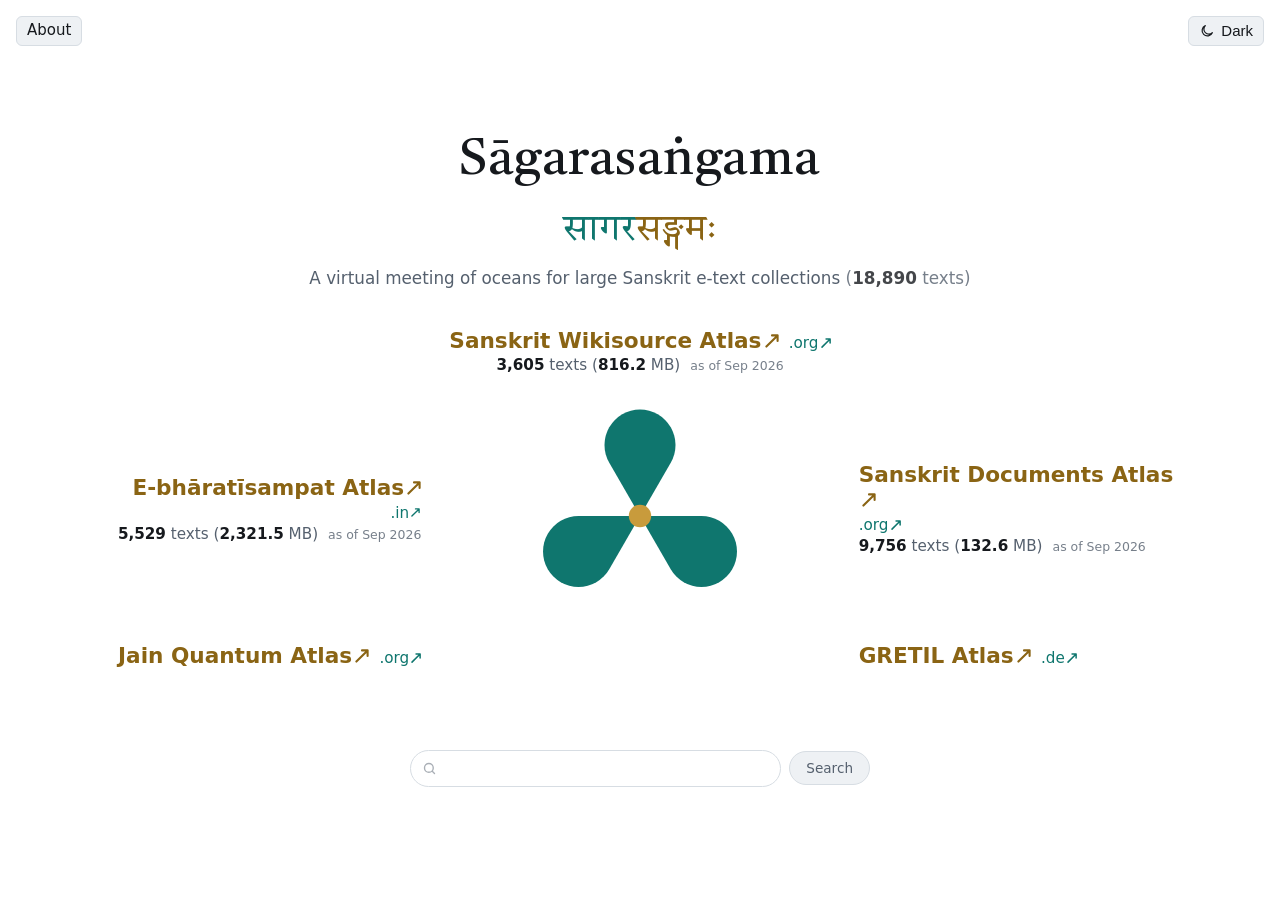
==== commit b72d175e: "Add the Jain Quantum and GRETIL Atlases to the aggregator Registered in collect_atlas_counts, collec" ====
--- a/docs/index.html
+++ b/docs/index.html
@@ -105,6 +105,32 @@
           <span class="atlas-date"></span>
         </div>
       </div>
+
+      <!-- 7 o'clock -->
+      <div class="atlas atlas--bottom-left" data-slug="jain-quantum-atlas">
+        <div class="atlas-links">
+          <a class="atlas-name" href="https://tylergneill.github.io/jain-quantum-atlas" target="_blank" rel="noopener">Jain Quantum Atlas</a>
+          <a class="atlas-source" href="https://jainqq.org" target="_blank" rel="noopener"
+             title="jainqq.org" aria-label="jainqq.org">.org</a>
+        </div>
+        <div class="atlas-meta">
+          <span class="atlas-count"></span>
+          <span class="atlas-date"></span>
+        </div>
+      </div>
+
+      <!-- 5 o'clock -->
+      <div class="atlas atlas--bottom-right" data-slug="gretil-atlas">
+        <div class="atlas-links">
+          <a class="atlas-name" href="https://tylergneill.github.io/gretil-atlas" target="_blank" rel="noopener">GRETIL Atlas</a>
+          <a class="atlas-source" href="https://tylergneill.github.io/gretil-mirror/gretil.html" target="_blank" rel="noopener"
+             title="gretil.sub.uni-goettingen.de (mirror)" aria-label="GRETIL mirror">.de</a>
+        </div>
+        <div class="atlas-meta">
+          <span class="atlas-count"></span>
+          <span class="atlas-date"></span>
+        </div>
+      </div>
     </div>
 
     <!-- The way in to the federated search, placed as Wikipedia places its
@@ -115,7 +141,7 @@
     <form class="portal-search" action="./search.html" method="get" role="search">
       <span class="portal-search-icon" aria-hidden="true"></span>
       <input type="search" name="q" class="portal-search-input"
-             aria-label="Search titles across all three collections"
+             aria-label="Search titles across all five collections"
              autocomplete="off" spellcheck="false" />
       <button type="submit" class="portal-search-go">Search</button>
     </form>
--- a/docs/styles.css
+++ b/docs/styles.css
@@ -351,6 +351,9 @@
 .atlas--top   { grid-column: 2; grid-row: 1; }
 .atlas--right { grid-column: 3; grid-row: 2; text-align: left; }
 .atlas--left  { grid-column: 1; grid-row: 2; text-align: right; }
+/* The two 2026-10 Atlases take row 3, flanking the empty cell under the logo. */
+.atlas--bottom-left  { grid-column: 1; grid-row: 3; text-align: right; }
+.atlas--bottom-right { grid-column: 3; grid-row: 3; text-align: left; }
 
 .atlas{ padding: 8px 0; }
 
@@ -367,6 +370,8 @@
 .atlas--top   .atlas-links, .atlas--top   .atlas-meta{ justify-content: center; }
 .atlas--right .atlas-links, .atlas--right .atlas-meta{ justify-content: flex-start; }
 .atlas--left  .atlas-links, .atlas--left  .atlas-meta{ justify-content: flex-end; }
+.atlas--bottom-right .atlas-links, .atlas--bottom-right .atlas-meta{ justify-content: flex-start; }
+.atlas--bottom-left  .atlas-links, .atlas--bottom-left  .atlas-meta{ justify-content: flex-end; }
 
 /* Both children ship empty and are filled by counts.js after first paint, so
    without a reserved height this row collapses and everything below it jumps
@@ -502,7 +507,7 @@
     width: clamp(120px, 34vw, 150px);
   }
   .atlas{ padding: 4px 0; }
-  .atlas--top, .atlas--right, .atlas--left{
+  .atlas--top, .atlas--right, .atlas--left, .atlas--bottom-left, .atlas--bottom-right{
     grid-column: 1;
     grid-row: auto;
     text-align: center;
@@ -511,7 +516,9 @@
      centre them explicitly or each Atlas keeps its desktop edge alignment. */
   .atlas--top .atlas-links,   .atlas--top .atlas-meta,
   .atlas--right .atlas-links, .atlas--right .atlas-meta,
-  .atlas--left .atlas-links,  .atlas--left .atlas-meta{
+  .atlas--left .atlas-links,  .atlas--left .atlas-meta,
+  .atlas--bottom-left .atlas-links,  .atlas--bottom-left .atlas-meta,
+  .atlas--bottom-right .atlas-links, .atlas--bottom-right .atlas-meta{
     justify-content: center;
   }
 
@@ -934,14 +941,20 @@
 .s-row--w{ --atlas: #2a78d6; }
 .s-row--e{ --atlas: #eb6834; }
 .s-row--d{ --atlas: #1baf7a; }
+.s-row--j{ --atlas: #8e5bd6; }
+.s-row--g{ --atlas: #c9a227; }
 
 :root[data-theme="dark"] .s-row--w{ --atlas: #3987e5; }
 :root[data-theme="dark"] .s-row--e{ --atlas: #d95926; }
 :root[data-theme="dark"] .s-row--d{ --atlas: #199e70; }
+:root[data-theme="dark"] .s-row--j{ --atlas: #9b6ee0; }
+:root[data-theme="dark"] .s-row--g{ --atlas: #d4ad2f; }
 
 :root[data-theme="wave"] .s-row--w{ --atlas: #5aa9f0; }
 :root[data-theme="wave"] .s-row--e{ --atlas: #f08a4b; }
 :root[data-theme="wave"] .s-row--d{ --atlas: #38c793; }
+:root[data-theme="wave"] .s-row--j{ --atlas: #b48cf0; }
+:root[data-theme="wave"] .s-row--g{ --atlas: #e6c24d; }
 
 /* How much of the hue reaches the background. Light mode can take less than
    the dark modes: a pale wash on white shows at a lower percentage than the
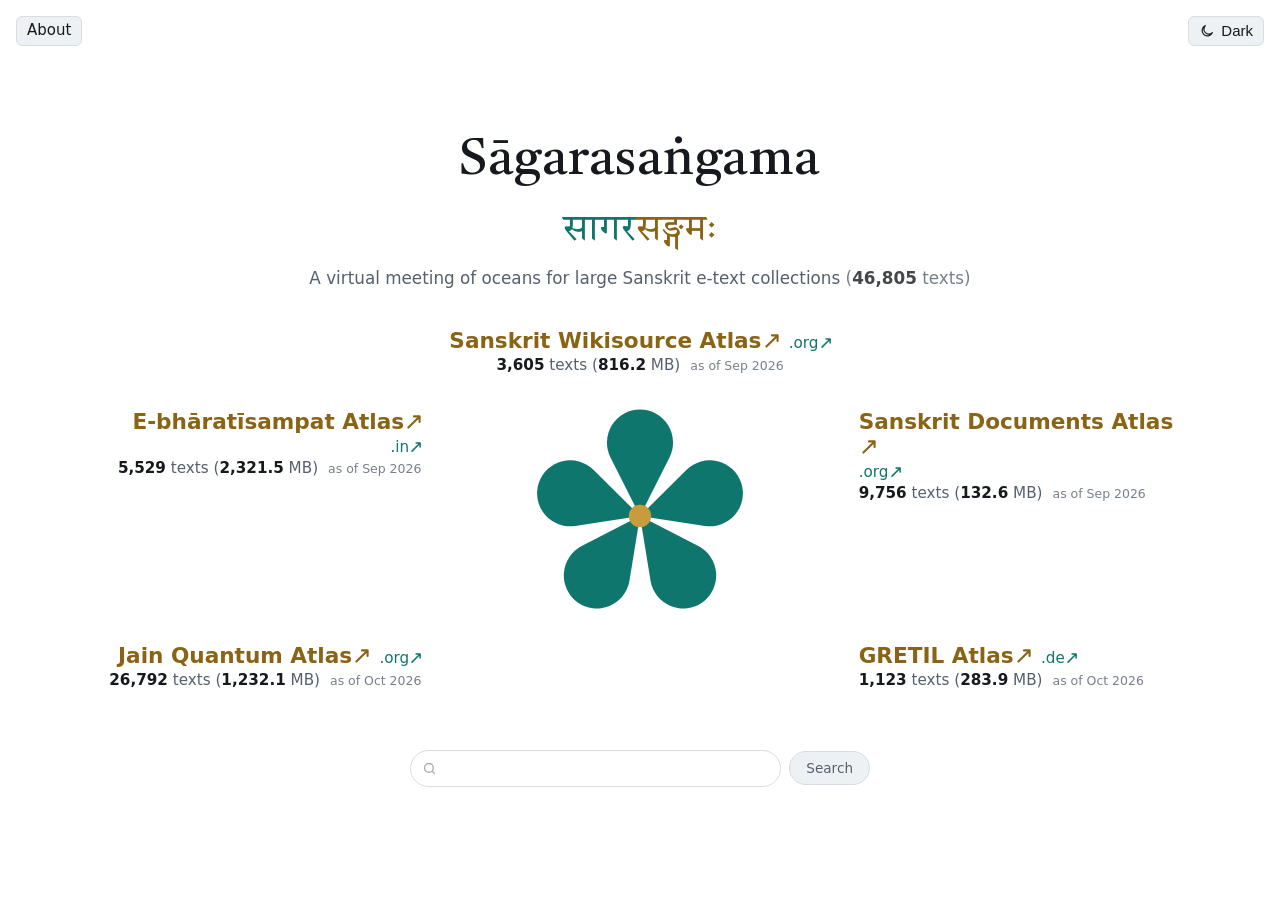
==== commit d3aa1c7e: "Five-drop logo, one per Atlas, aligned with the constellation make logo now defaults to N=5 K=0.45 S" ====
--- a/docs/index.html
+++ b/docs/index.html
@@ -75,10 +75,11 @@
         </div>
       </div>
 
-      <!-- logo: three teardrops converging on a centre.
+      <!-- logo: five teardrops converging on a centre, one per Atlas, each
+           pointing roughly at its card (12, 2:30, 5, 7 and 9:30 o'clock).
            Generated by `make logo` into assets/ -- do not hand-edit. -->
       <img class="logo" src="./assets/logo.svg"
-           alt="Sāgarasaṅgama logo: three teardrops meeting at a centre" />
+           alt="Sāgarasaṅgama logo: five teardrops meeting at a centre" />
 
       <!-- 4 o'clock -->
       <div class="atlas atlas--right" data-slug="sanskrit-documents-atlas">
--- a/docs/styles.css
+++ b/docs/styles.css
@@ -349,11 +349,13 @@
 }
 
 .atlas--top   { grid-column: 2; grid-row: 1; }
-.atlas--right { grid-column: 3; grid-row: 2; text-align: left; }
-.atlas--left  { grid-column: 1; grid-row: 2; text-align: right; }
-/* The two 2026-10 Atlases take row 3, flanking the empty cell under the logo. */
-.atlas--bottom-left  { grid-column: 1; grid-row: 3; text-align: right; }
-.atlas--bottom-right { grid-column: 3; grid-row: 3; text-align: left; }
+/* The row-2 pair sits high in its row, level with the logo's upper drops
+   (2:30 and 9:30), rather than centred on the bindu; the row-3 pair below
+   the logo meets the lower drops (5 and 7). Five cards, five drops. */
+.atlas--right { grid-column: 3; grid-row: 2; text-align: left;  align-self: start; padding-top: clamp(8px, 2.2vw, 22px); }
+.atlas--left  { grid-column: 1; grid-row: 2; text-align: right; align-self: start; padding-top: clamp(8px, 2.2vw, 22px); }
+.atlas--bottom-left  { grid-column: 1; grid-row: 3; text-align: right; align-self: start; }
+.atlas--bottom-right { grid-column: 3; grid-row: 3; text-align: left;  align-self: start; }
 
 .atlas{ padding: 8px 0; }
 
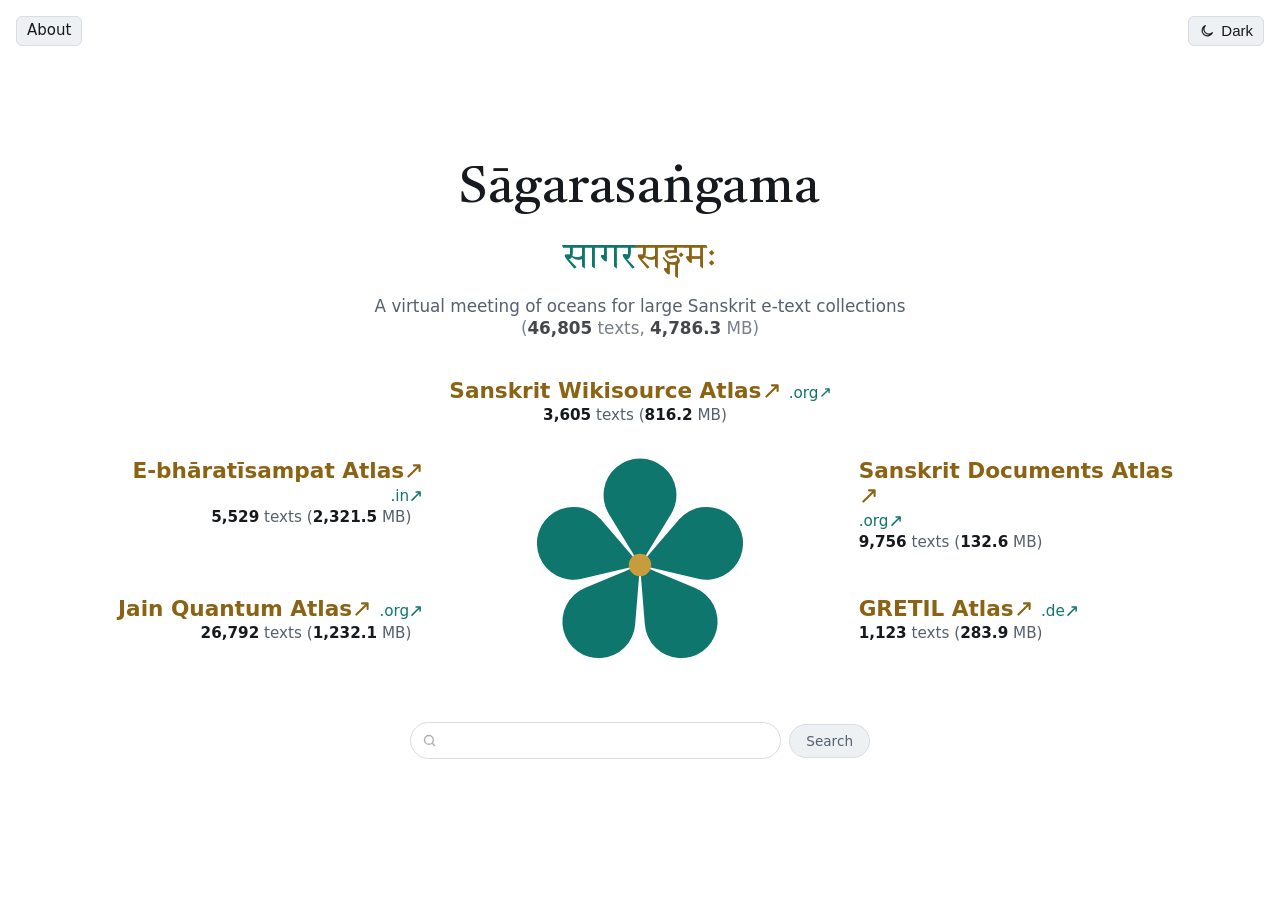
==== commit 3fe5d4a4: "Home page: five-drop logo at K=0.52, total bytes in the tagline, cards at the drops The tagline's pa" ====
--- a/docs/index.html
+++ b/docs/index.html
@@ -59,7 +59,7 @@
          source, one line higher up the page. -->
     <p class="tagline">A virtual meeting of oceans for<br class="tagline-break" />
       large Sanskrit e-text collections
-      <span class="tagline-total">(<strong id="totalTexts"></strong> texts)</span></p>
+      <span class="tagline-total">(<strong id="totalTexts"></strong> texts, <strong id="totalMb"></strong> MB)</span></p>
 
     <div class="constellation">
       <!-- 12 o'clock -->
--- a/docs/styles.css
+++ b/docs/styles.css
@@ -338,12 +338,13 @@
 /* The logo takes the middle row of the centre column only. Row 1 above it
    belongs to the 12 o'clock Atlas, row 3 below stays empty so the left/right
    links centre on the logo rather than on the whole block. */
+.constellation{ --logo-size: clamp(150px, 26vw, 230px); }
 .logo{
   grid-column: 2;
   grid-row: 2;
   display: block;         /* an <img> is inline by default; block kills the
                              baseline gap under it */
-  width: clamp(150px, 26vw, 230px);
+  width: var(--logo-size);
   height: auto;
   justify-self: center;   /* the centre cell is wider than the logo */
 }
@@ -354,8 +355,10 @@
    the logo meets the lower drops (5 and 7). Five cards, five drops. */
 .atlas--right { grid-column: 3; grid-row: 2; text-align: left;  align-self: start; padding-top: clamp(8px, 2.2vw, 22px); }
 .atlas--left  { grid-column: 1; grid-row: 2; text-align: right; align-self: start; padding-top: clamp(8px, 2.2vw, 22px); }
-.atlas--bottom-left  { grid-column: 1; grid-row: 3; text-align: right; align-self: start; }
-.atlas--bottom-right { grid-column: 3; grid-row: 3; text-align: left;  align-self: start; }
+/* The row-3 pair is pulled up into the logo's lower half, level with the
+   lower drops (5 and 7 o'clock), as a fraction of the logo's own size. */
+.atlas--bottom-left  { grid-column: 1; grid-row: 3; text-align: right; align-self: start; margin-top: calc(var(--logo-size) * -0.42); }
+.atlas--bottom-right { grid-column: 3; grid-row: 3; text-align: left;  align-self: start; margin-top: calc(var(--logo-size) * -0.42); }
 
 .atlas{ padding: 8px 0; }
 
@@ -410,13 +413,12 @@
 }
 
 /* ------------------------------------------------------------- the total */
-/* The corpus total, folded into the tagline as a parenthetical rather than
-   standing as its own line under the constellation. It is a fact about the
-   collections the tagline just named, so it reads as an aside there, and the
-   page saves a whole band of vertical space. Slightly dimmer than the tagline
-   around it so it stays subordinate to the sentence it sits inside; the
-   number itself takes the body colour, as it did on its own line. */
-.tagline-total{ opacity: 0.8; white-space: nowrap; }
+/* The corpus total, a parenthetical on its own line directly under the
+   tagline (2026-10: with the IAST total beside the text count it grew too
+   long to sit inside the sentence). Still a fact about the collections the
+   tagline just named, so it stays inside the same <p>, slightly dimmer than
+   the sentence above it; the numbers take the body colour. */
+.tagline-total{ display: block; margin-top: 2px; opacity: 0.8; white-space: nowrap; }
 .tagline-total strong{ color: var(--text); font-weight: 600; }
 
 /* ---------------------------------------------------------- bottom links */
@@ -513,7 +515,15 @@
     grid-column: 1;
     grid-row: auto;
     text-align: center;
+    /* Stacked in one column, the desktop nudges toward the drops (the row-2
+       padding, the row-3 negative margin) have nothing to aim at and only
+       collide the cards. */
+    margin-top: 0;
+    padding-top: 4px;
   }
+  /* Beside its sentence the total stayed whole with nowrap; on its own line
+     at phone width it has to be allowed to wrap. */
+  .tagline-total{ white-space: normal; }
   /* The rows are flex containers, so their justify-content beats text-align --
      centre them explicitly or each Atlas keeps its desktop edge alignment. */
   .atlas--top .atlas-links,   .atlas--top .atlas-meta,
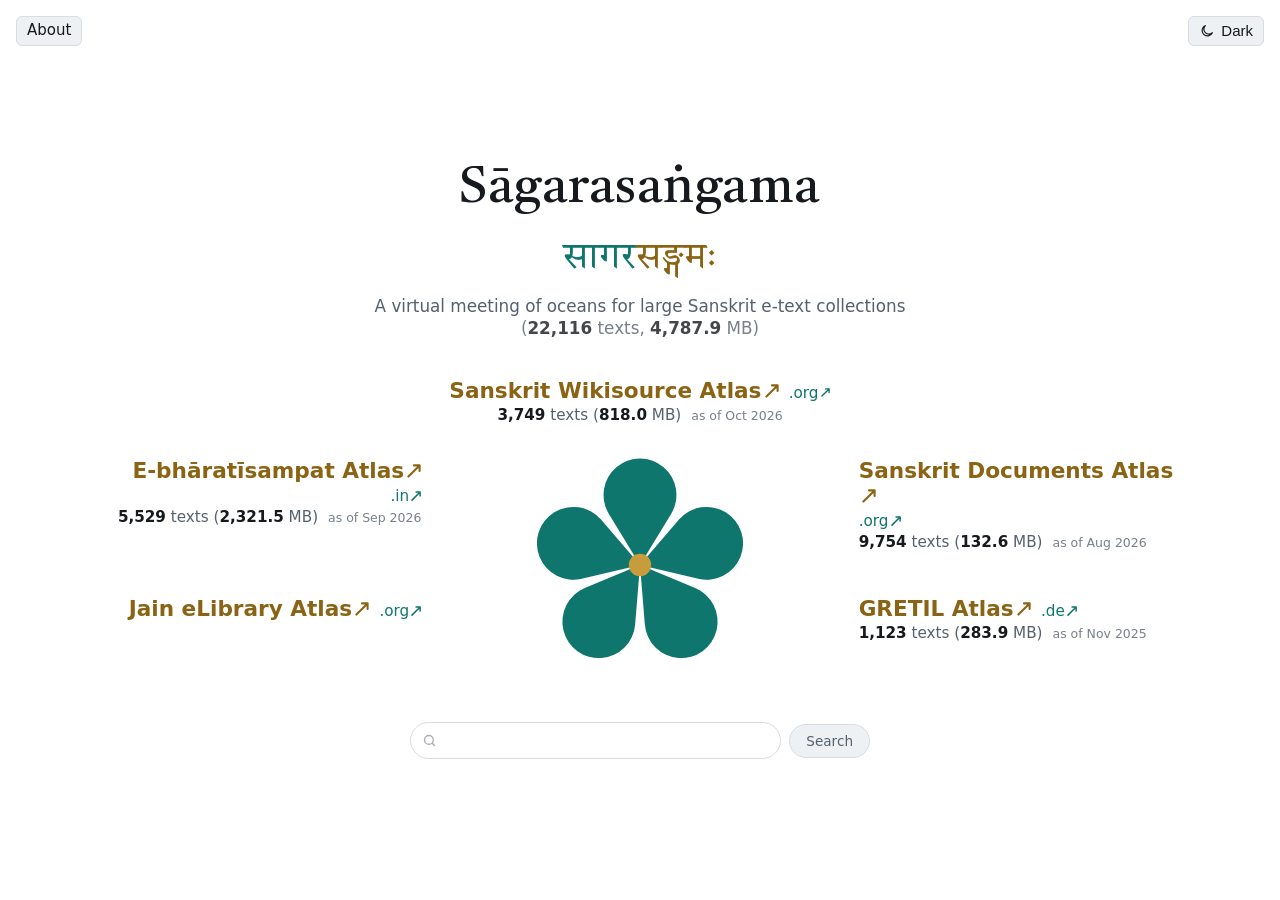
==== commit 21df55e8: "Jain Quantum Atlas is now Jain eLibrary Atlas (slug jain-elibrary-atlas) The Atlas reads both of the" ====
--- a/docs/index.html
+++ b/docs/index.html
@@ -108,11 +108,11 @@
       </div>
 
       <!-- 7 o'clock -->
-      <div class="atlas atlas--bottom-left" data-slug="jain-quantum-atlas">
+      <div class="atlas atlas--bottom-left" data-slug="jain-elibrary-atlas">
         <div class="atlas-links">
-          <a class="atlas-name" href="https://tylergneill.github.io/jain-quantum-atlas" target="_blank" rel="noopener">Jain Quantum Atlas</a>
-          <a class="atlas-source" href="https://jainqq.org" target="_blank" rel="noopener"
-             title="jainqq.org" aria-label="jainqq.org">.org</a>
+          <a class="atlas-name" href="https://tylergneill.github.io/jain-elibrary-atlas" target="_blank" rel="noopener">Jain eLibrary Atlas</a>
+          <a class="atlas-source" href="https://jainelibrary.org" target="_blank" rel="noopener"
+             title="jainelibrary.org" aria-label="jainelibrary.org">.org</a>
         </div>
         <div class="atlas-meta">
           <span class="atlas-count"></span>
--- a/docs/styles.css
+++ b/docs/styles.css
@@ -539,7 +539,12 @@
   /* The tagline's parenthetical total is the one part that may not fit beside
      its sentence on a narrow screen; nowrap keeps "(19,052 texts)" whole and
      lets it wrap as a unit to the next line. */
-  .portal-search{ margin-top: 18px; }
+  /* Stacked, the five cards push the search a long way down. The portal is a
+     flex column, so the form is reordered between the totals and the logo:
+     logo -> what is here -> how to look through it still holds for the
+     tagline's totals, and the per-collection list follows. */
+  .constellation{ order: 2; }
+  .portal-search{ order: 1; margin-top: 18px; margin-bottom: 8px; }
 }
 
 /* Top-align only when the stacked column is actually taller than the viewport.
